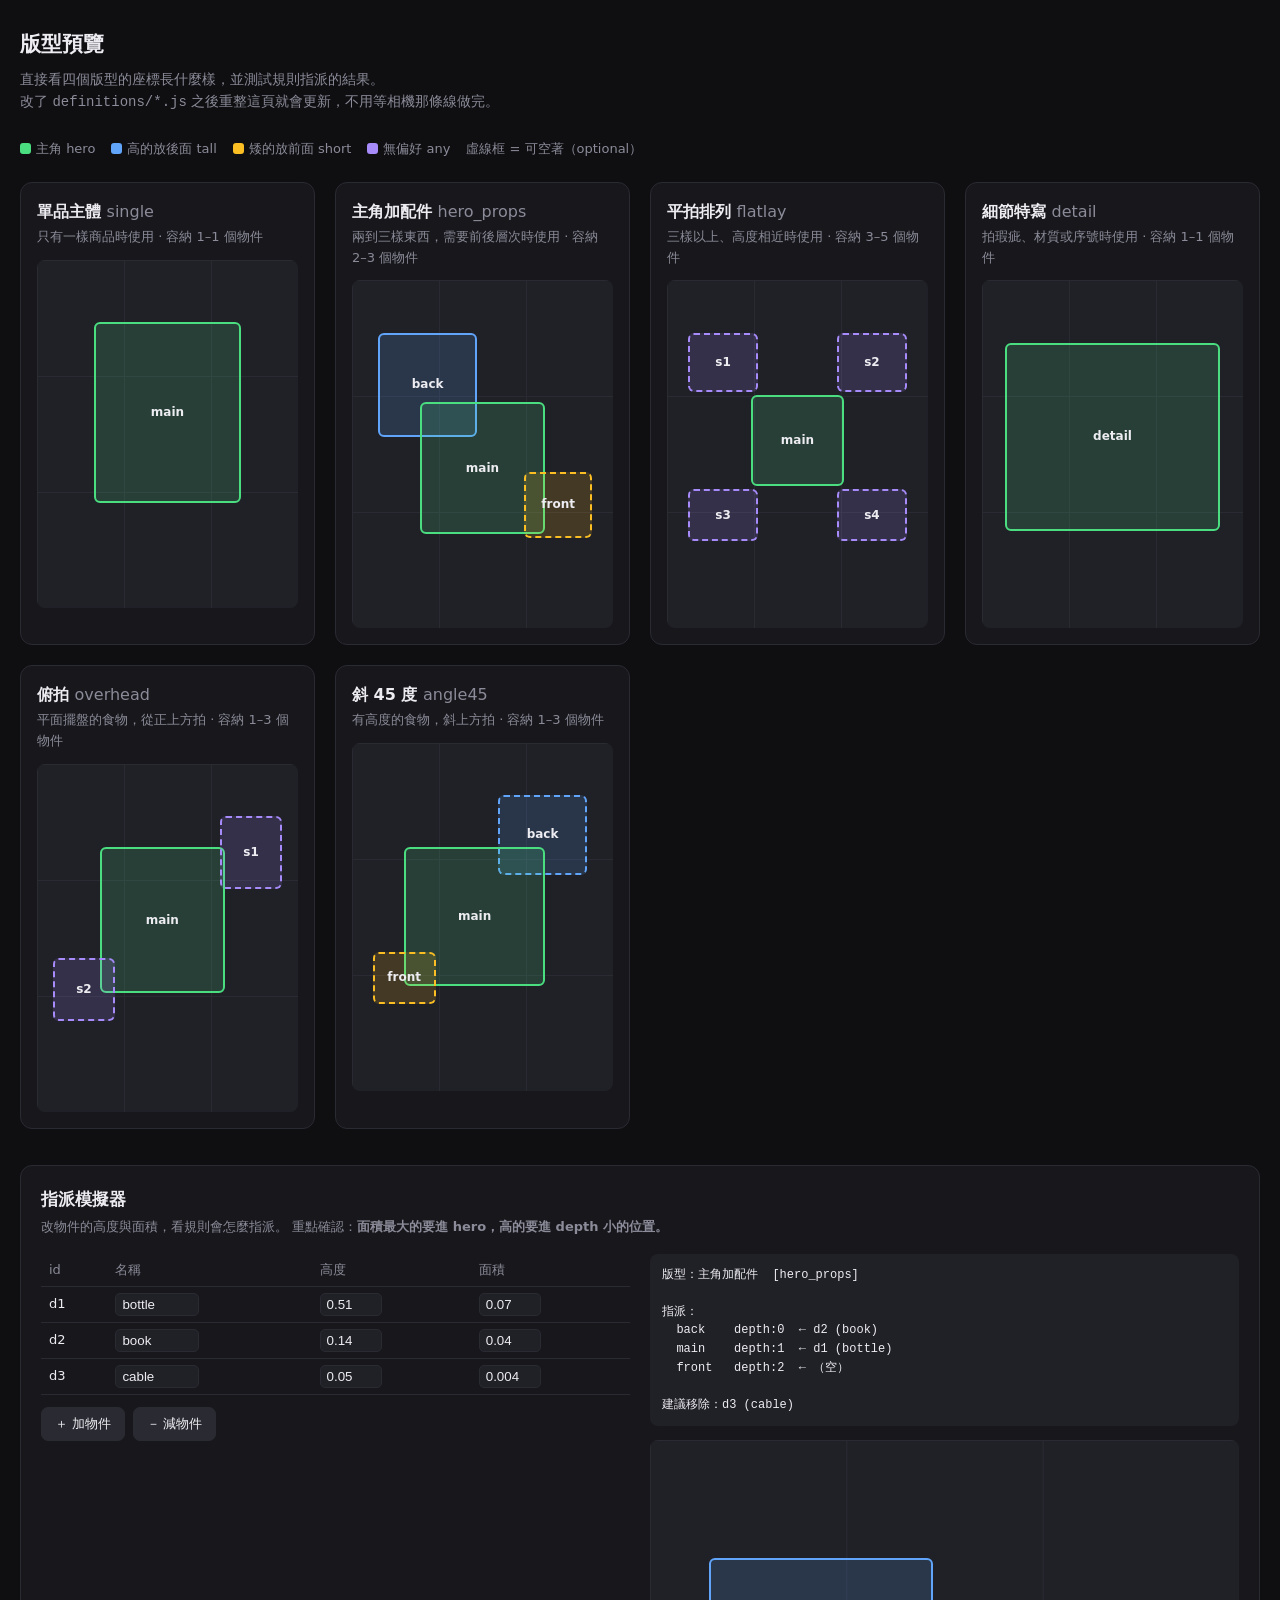
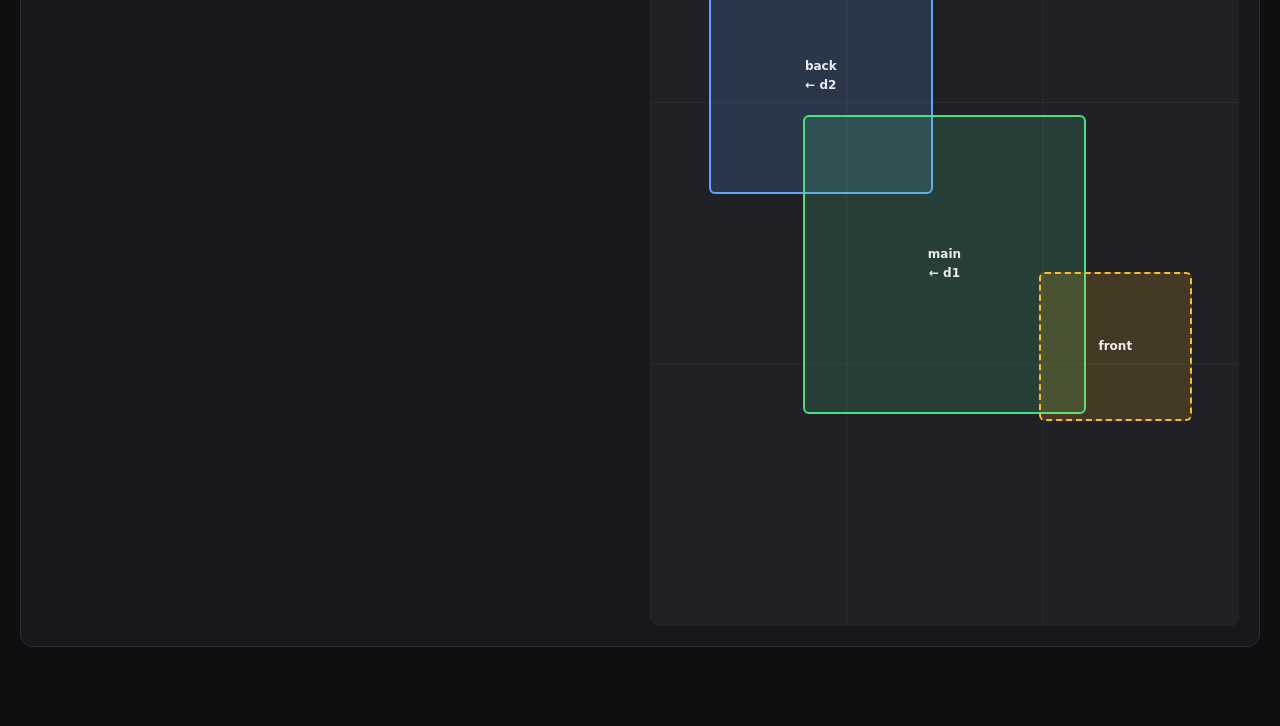
==== web/layouts-preview.html @ 14bb28ea "ver01，基本功能組完成" ====
<!DOCTYPE html>
<html lang="zh-Hant">
<head>
<meta charset="UTF-8">
<meta name="viewport" content="width=device-width, initial-scale=1.0">
<title>SnapFit — 版型預覽</title>
<style>
  :root {
    --bg: #0f0f12;
    --panel: #17171c;
    --line: #2a2a33;
    --text: #ececf1;
    --dim: #8b8b99;
    --hero: #4ade80;
    --tall: #60a5fa;
    --short: #fbbf24;
    --any: #a78bfa;
  }
  * { box-sizing: border-box; margin: 0; padding: 0; }
  body {
    background: var(--bg); color: var(--text);
    font: 15px/1.6 system-ui, -apple-system, "Noto Sans TC", sans-serif;
    padding: 28px 20px 80px;
  }
  h1 { font-size: 21px; margin-bottom: 6px; }
  .sub { color: var(--dim); font-size: 14px; margin-bottom: 26px; }

  .grid {
    display: grid; gap: 20px;
    grid-template-columns: repeat(auto-fill, minmax(280px, 1fr));
    margin-bottom: 36px;
  }
  .card {
    background: var(--panel); border: 1px solid var(--line);
    border-radius: 12px; padding: 16px;
  }
  .card h2 { font-size: 16px; margin-bottom: 2px; }
  .card .hint { color: var(--dim); font-size: 13px; margin-bottom: 12px; }

  .stage {
    position: relative; width: 100%; aspect-ratio: 3/4;
    background: #202027;
    background-image:
      linear-gradient(var(--line) 1px, transparent 1px),
      linear-gradient(90deg, var(--line) 1px, transparent 1px);
    background-size: 33.33% 33.33%;
    border-radius: 8px; overflow: hidden;
  }
  .slot {
    position: absolute; border: 2px solid; border-radius: 6px;
    display: flex; align-items: center; justify-content: center;
    font-size: 12px; text-align: center; padding: 4px;
    background: currentColor;
  }
  .slot span { color: var(--text); font-weight: 600; }
  .slot.hero  { color: color-mix(in srgb, var(--hero) 16%, transparent);
                border-color: var(--hero); }
  .slot.tall_or_large  { color: color-mix(in srgb, var(--tall) 16%, transparent);
                border-color: var(--tall); }
  .slot.short_or_small { color: color-mix(in srgb, var(--short) 16%, transparent);
                border-color: var(--short); }
  .slot.any   { color: color-mix(in srgb, var(--any) 16%, transparent);
                border-color: var(--any); }
  .slot.optional { border-style: dashed; }

  .legend { display: flex; gap: 16px; flex-wrap: wrap;
            font-size: 13px; color: var(--dim); margin-bottom: 22px; }
  .legend i { display: inline-block; width: 11px; height: 11px;
              border-radius: 3px; margin-right: 5px; vertical-align: -1px; }

  .sim { background: var(--panel); border: 1px solid var(--line);
         border-radius: 12px; padding: 20px; }
  .sim h2 { font-size: 17px; margin-bottom: 4px; }
  .sim .hint { color: var(--dim); font-size: 13px; margin-bottom: 16px; }
  .sim-body { display: grid; gap: 20px; grid-template-columns: 1fr 1fr; }
  @media (max-width: 640px) { .sim-body { grid-template-columns: 1fr; } }

  table { width: 100%; border-collapse: collapse; font-size: 13px; }
  th, td { text-align: left; padding: 6px 8px; border-bottom: 1px solid var(--line); }
  th { color: var(--dim); font-weight: 500; }
  input[type=number] { width: 62px; background: #202027; color: var(--text);
    border: 1px solid var(--line); border-radius: 5px; padding: 3px 6px; }
  input[type=text] { width: 84px; background: #202027; color: var(--text);
    border: 1px solid var(--line); border-radius: 5px; padding: 3px 6px; }
  button { background: #2a2a33; color: var(--text); border: 1px solid var(--line);
    border-radius: 7px; padding: 7px 13px; cursor: pointer; font-size: 13px; }
  button:hover { background: #34343f; }
  .row-actions { display: flex; gap: 8px; margin: 12px 0 4px; }
  pre { background: #202027; border-radius: 8px; padding: 12px;
        font-size: 12px; overflow-x: auto; line-height: 1.55; }
  .removed { color: #f87171; }
  .warn { color: var(--short); font-size: 13px; margin-top: 10px; }
</style>
</head>
<body>

<h1>版型預覽</h1>
<p class="sub">
  直接看四個版型的座標長什麼樣，並測試規則指派的結果。<br>
  改了 <code>definitions/*.js</code> 之後重整這頁就會更新，不用等相機那條線做完。
</p>

<div class="legend">
  <span><i style="background:var(--hero)"></i>主角 hero</span>
  <span><i style="background:var(--tall)"></i>高的放後面 tall</span>
  <span><i style="background:var(--short)"></i>矮的放前面 short</span>
  <span><i style="background:var(--any)"></i>無偏好 any</span>
  <span>虛線框 = 可空著（optional）</span>
</div>

<div class="grid" id="grid"></div>

<div class="sim">
  <h2>指派模擬器</h2>
  <p class="hint">
    改物件的高度與面積，看規則會怎麼指派。
    重點確認：<strong>面積最大的要進 hero，高的要進 depth 小的位置。</strong>
  </p>
  <div class="sim-body">
    <div>
      <table>
        <thead><tr><th>id</th><th>名稱</th><th>高度</th><th>面積</th></tr></thead>
        <tbody id="objs"></tbody>
      </table>
      <div class="row-actions">
        <button onclick="addObj()">＋ 加物件</button>
        <button onclick="delObj()">－ 減物件</button>
      </div>
    </div>
    <div>
      <pre id="out">—</pre>
      <div class="stage" id="simStage" style="margin-top:14px"></div>
    </div>
  </div>
</div>

<script type="module">
import { ALL, getLayout } from "./js/layouts/index.js";
import { planByRule } from "./js/layouts/assign.js";
import { validateLayout } from "./js/layouts/schema.js";

// ── 畫版型 ────────────────────────────────────────
function drawSlots(stage, layout, assignMap = null) {
  stage.innerHTML = "";
  // depth 小的先畫，才會被後面的疊在上面
  const ordered = [...layout.slots].sort((a, b) => a.depth - b.depth);
  for (const s of ordered) {
    const [x1, y1, x2, y2] = s.box;
    const el = document.createElement("div");
    el.className = `slot ${s.prefer}` + (s.optional ? " optional" : "");
    el.style.left   = x1 * 100 + "%";
    el.style.top    = y1 * 100 + "%";
    el.style.width  = (x2 - x1) * 100 + "%";
    el.style.height = (y2 - y1) * 100 + "%";
    const who = assignMap ? assignMap[s.id] : null;
    el.innerHTML = `<span>${s.id}${who ? "<br>← " + who : ""}</span>`;
    stage.appendChild(el);
  }
}

const grid = document.getElementById("grid");
for (const layout of ALL) {
  const problems = validateLayout(layout);
  const card = document.createElement("div");
  card.className = "card";
  card.innerHTML = `
    <h2>${layout.name} <span style="color:var(--dim);font-weight:400">
      ${layout.id}</span></h2>
    <p class="hint">${layout.hint} · 容納 ${layout.minObjects}–${layout.maxObjects} 個物件</p>
    <div class="stage"></div>
    ${problems.length ? `<p class="warn">⚠ ${problems.join("<br>⚠ ")}</p>` : ""}
  `;
  grid.appendChild(card);
  drawSlots(card.querySelector(".stage"), layout);
}

// ── 模擬器 ────────────────────────────────────────
let objs = [
  { id: "d1", label: "bottle", h_ratio: 0.51, area: 0.07 },
  { id: "d2", label: "book",   h_ratio: 0.14, area: 0.04 },
  { id: "d3", label: "cable",  h_ratio: 0.05, area: 0.004 },
];

const tbody = document.getElementById("objs");
const out = document.getElementById("out");
const simStage = document.getElementById("simStage");

function render() {
  tbody.innerHTML = "";
  objs.forEach((o, i) => {
    const tr = document.createElement("tr");
    tr.innerHTML = `
      <td>${o.id}</td>
      <td><input type="text" value="${o.label}" data-i="${i}" data-k="label"></td>
      <td><input type="number" step="0.01" min="0" max="1"
                 value="${o.h_ratio}" data-i="${i}" data-k="h_ratio"></td>
      <td><input type="number" step="0.005" min="0" max="1"
                 value="${o.area}" data-i="${i}" data-k="area"></td>`;
    tbody.appendChild(tr);
  });
  tbody.oninput = (e) => {
    const { i, k } = e.target.dataset;
    objs[i][k] = k === "label" ? e.target.value : parseFloat(e.target.value) || 0;
    compute();
  };
  compute();
}

function compute() {
  const dets = objs.map((o) => ({ ...o, box: [0, 0, 0.1, 0.1] }));
  const plan = planByRule(dets, ALL);
  const layout = getLayout(plan.layout);

  const nameOf = (id) => {
    const o = objs.find((x) => x.id === id);
    return o ? `${id} (${o.label})` : id;
  };

  let txt = `版型：${layout.name}  [${plan.layout}]\n\n指派：\n`;
  for (const s of [...layout.slots].sort((a, b) => a.depth - b.depth)) {
    const v = plan.assign[s.id];
    txt += `  ${s.id.padEnd(7)} depth:${s.depth}  ← ${v ? nameOf(v) : "（空）"}\n`;
  }
  txt += `\n建議移除：${plan.remove.length
    ? plan.remove.map(nameOf).join(", ") : "無"}`;

  out.textContent = txt;
  drawSlots(simStage, layout, plan.assign);
}

window.addObj = () => {
  const n = objs.length + 1;
  objs.push({ id: "d" + n, label: "item", h_ratio: 0.2, area: 0.03 });
  render();
};
window.delObj = () => { if (objs.length > 1) { objs.pop(); render(); } };

render();
</script>
</body>
</html>
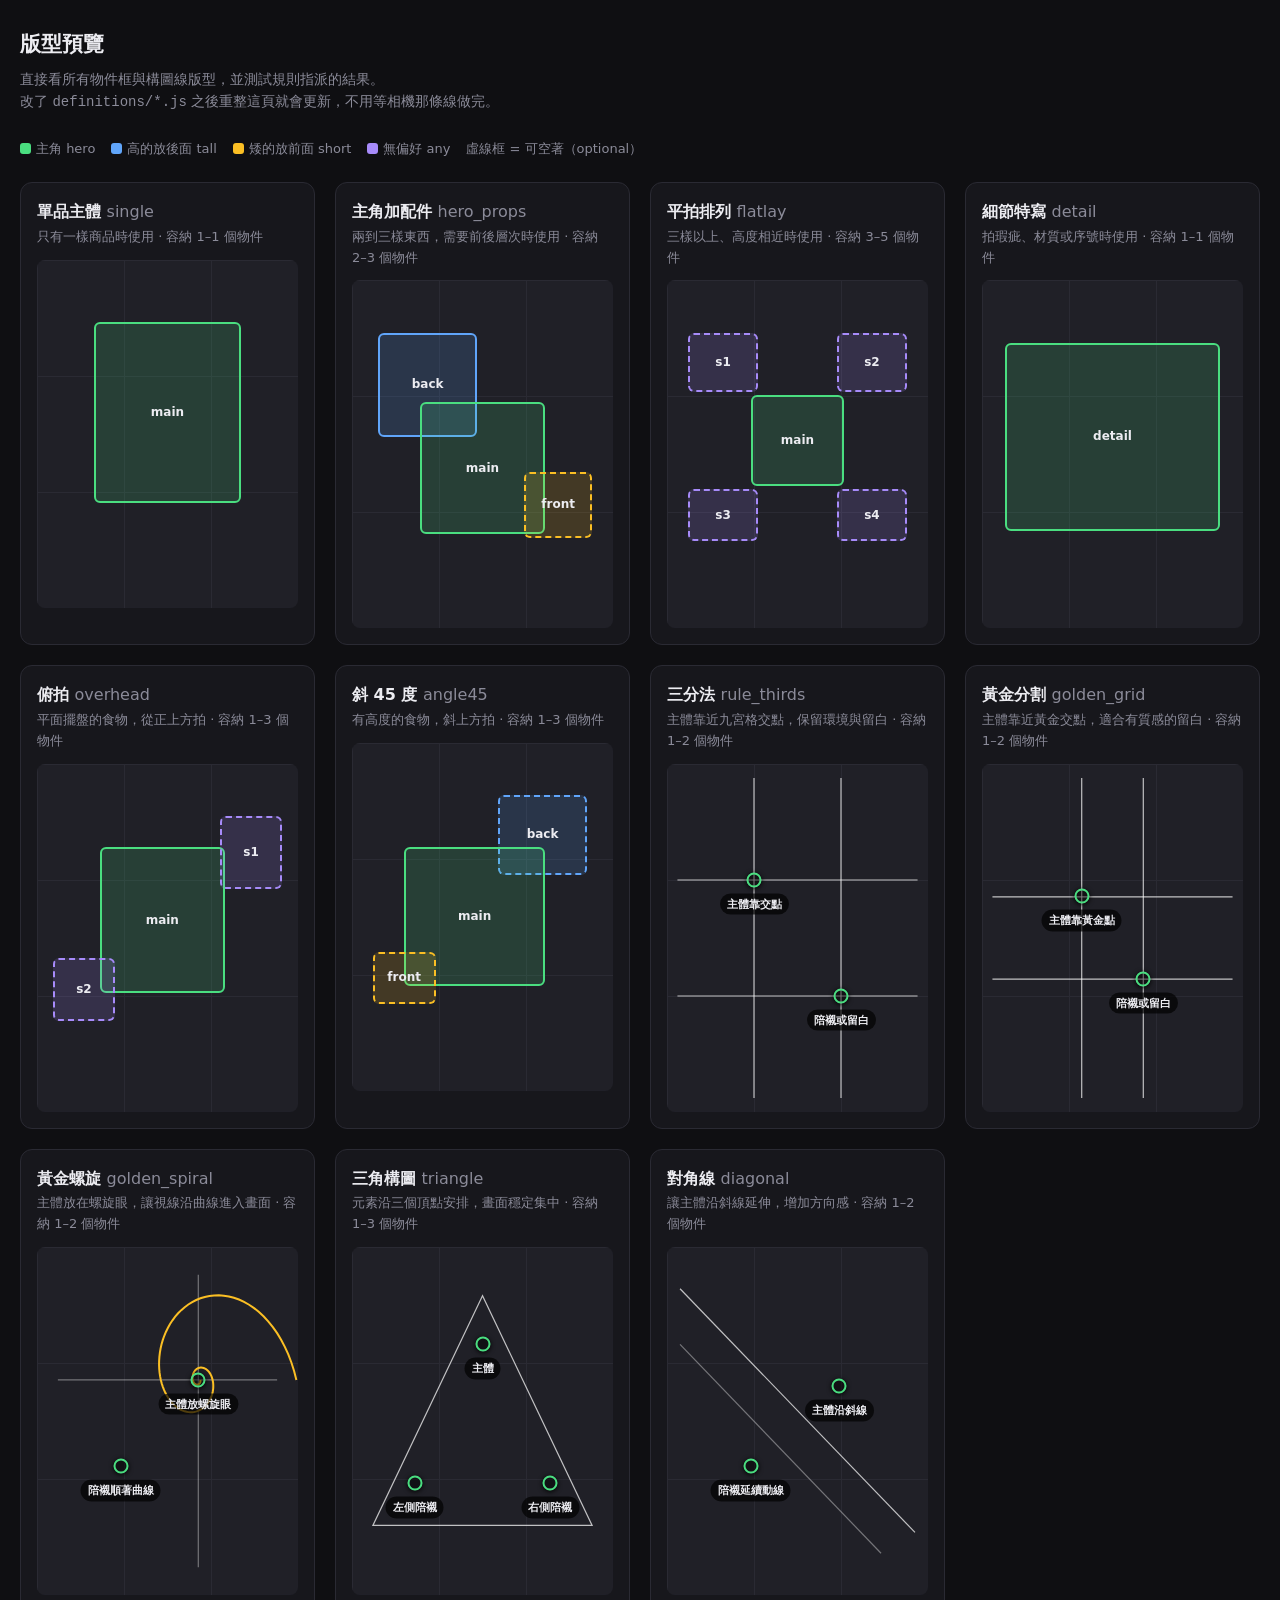
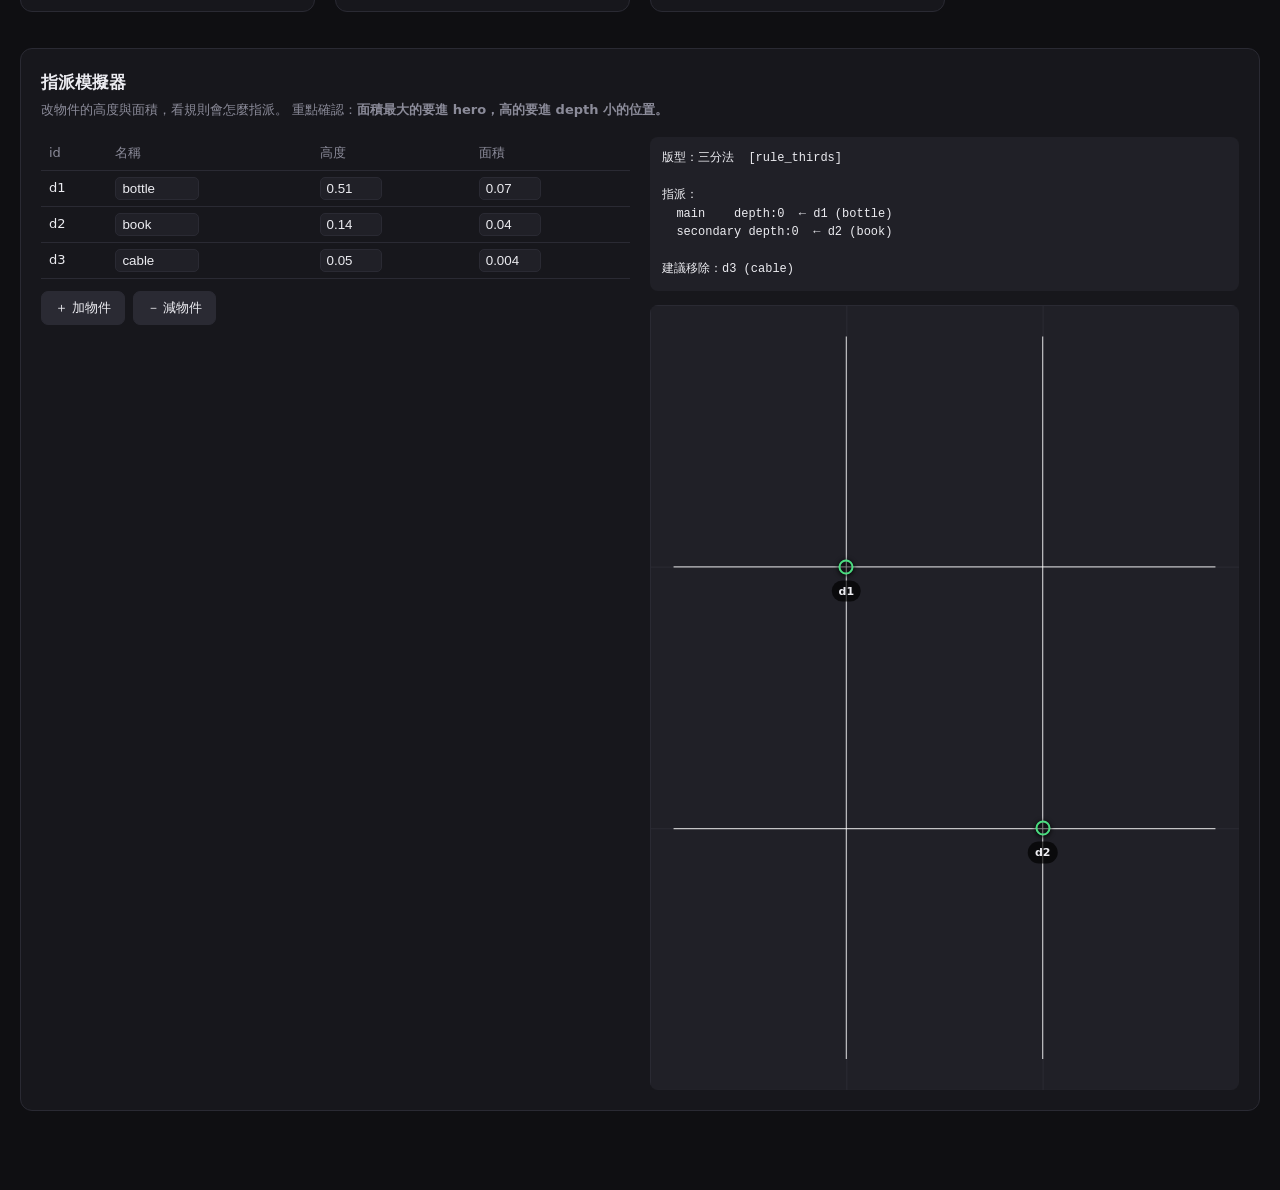
==== commit a62962b8: "ver01-3，添加 線條分割畫面方案" ====
--- a/web/layouts-preview.html
+++ b/web/layouts-preview.html
@@ -62,6 +62,26 @@
   .slot.any   { color: color-mix(in srgb, var(--any) 16%, transparent);
                 border-color: var(--any); }
   .slot.optional { border-style: dashed; }
+
+  .guide-svg { position: absolute; inset: 0; width: 100%; height: 100%; }
+  .guide-svg .line {
+    fill: none; stroke: rgba(255,255,255,.72); stroke-width: 1.2;
+    vector-effect: non-scaling-stroke;
+  }
+  .guide-svg .soft { stroke: rgba(255,255,255,.38); }
+  .guide-svg .gold { stroke: var(--short); stroke-width: 2; }
+  .guide-anchor {
+    position: absolute; width: 15px; height: 15px;
+    transform: translate(-50%, -50%);
+    border: 2px solid var(--hero); border-radius: 50%;
+    background: rgba(0,0,0,.45); box-shadow: 0 1px 5px #000;
+  }
+  .guide-anchor span {
+    position: absolute; left: 50%; top: 19px;
+    transform: translateX(-50%); white-space: nowrap;
+    color: var(--text); font-size: 11px; font-weight: 600;
+    background: rgba(0,0,0,.68); border-radius: 999px; padding: 2px 7px;
+  }
 
   .legend { display: flex; gap: 16px; flex-wrap: wrap;
             font-size: 13px; color: var(--dim); margin-bottom: 22px; }
@@ -96,7 +116,7 @@
 
 <h1>版型預覽</h1>
 <p class="sub">
-  直接看四個版型的座標長什麼樣，並測試規則指派的結果。<br>
+  直接看所有物件框與構圖線版型，並測試規則指派的結果。<br>
   改了 <code>definitions/*.js</code> 之後重整這頁就會更新，不用等相機那條線做完。
 </p>
 
@@ -140,8 +160,73 @@
 import { validateLayout } from "./js/layouts/schema.js";
 
 // ── 畫版型 ────────────────────────────────────────
+const SVG_NS = "http://www.w3.org/2000/svg";
+
+function addPath(svg, d, cls = "line") {
+  const path = document.createElementNS(SVG_NS, "path");
+  path.setAttribute("d", d);
+  path.setAttribute("class", cls);
+  svg.appendChild(path);
+}
+
+function drawComposition(stage, layout) {
+  const type = layout.composition?.type;
+  if (!type) return;
+
+  const svg = document.createElementNS(SVG_NS, "svg");
+  svg.setAttribute("viewBox", "0 0 100 100");
+  svg.setAttribute("preserveAspectRatio", "none");
+  svg.setAttribute("class", "guide-svg");
+
+  if (type === "thirds" || type === "golden_grid") {
+    const cuts = type === "thirds" ? [100 / 3, 200 / 3] : [38.2, 61.8];
+    for (const v of cuts) {
+      addPath(svg, `M ${v} 4 L ${v} 96`);
+      addPath(svg, `M 4 ${v} L 96 ${v}`);
+    }
+  } else if (type === "triangle") {
+    addPath(svg, "M 50 14 L 8 80 L 92 80 Z");
+  } else if (type === "diagonal") {
+    addPath(svg, "M 5 12 L 95 82");
+    addPath(svg, "M 5 28 L 82 88", "line soft");
+  } else if (type === "golden_spiral") {
+    addPath(svg, "M 61.8 8 L 61.8 92", "line soft");
+    addPath(svg, "M 8 38.2 L 92 38.2", "line soft");
+    const phi = (1 + Math.sqrt(5)) / 2;
+    const growth = Math.log(phi) / (Math.PI / 2);
+    const points = [];
+    for (let i = 0; i <= 180; i++) {
+      const angle = Math.PI * 4 * i / 180;
+      const radius = 0.8 * Math.exp(growth * angle);
+      points.push([
+        61.8 + Math.cos(angle) * radius,
+        38.2 + Math.sin(angle) * radius,
+      ]);
+    }
+    addPath(svg, points.map((p, i) =>
+      `${i ? "L" : "M"} ${p[0].toFixed(2)} ${p[1].toFixed(2)}`
+    ).join(" "), "line gold");
+  }
+  stage.appendChild(svg);
+}
+
 function drawSlots(stage, layout, assignMap = null) {
   stage.innerHTML = "";
+  drawComposition(stage, layout);
+
+  if (layout.guideOnly) {
+    for (const s of layout.slots) {
+      const el = document.createElement("div");
+      el.className = "guide-anchor";
+      el.style.left = s.anchor[0] * 100 + "%";
+      el.style.top = s.anchor[1] * 100 + "%";
+      const who = assignMap ? assignMap[s.id] : null;
+      el.innerHTML = `<span>${who || s.label}</span>`;
+      stage.appendChild(el);
+    }
+    return;
+  }
+
   // depth 小的先畫，才會被後面的疊在上面
   const ordered = [...layout.slots].sort((a, b) => a.depth - b.depth);
   for (const s of ordered) {
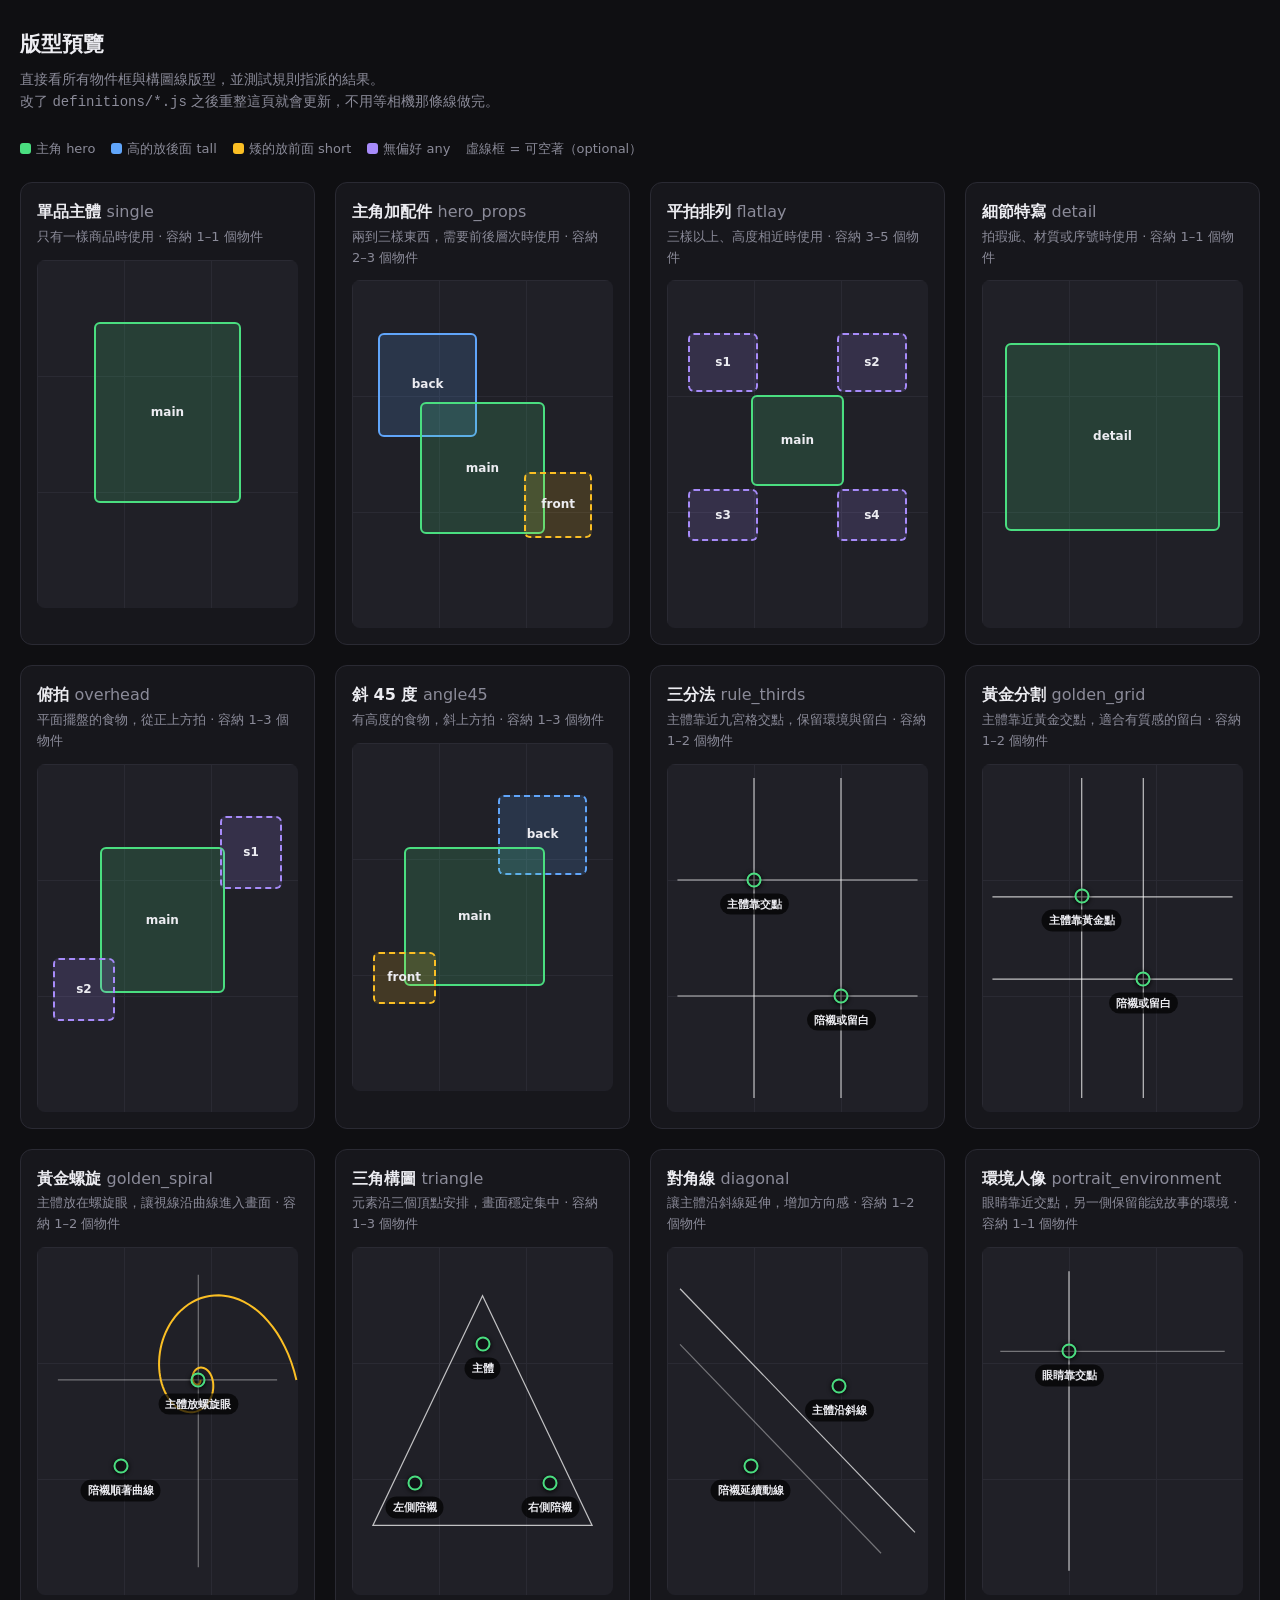
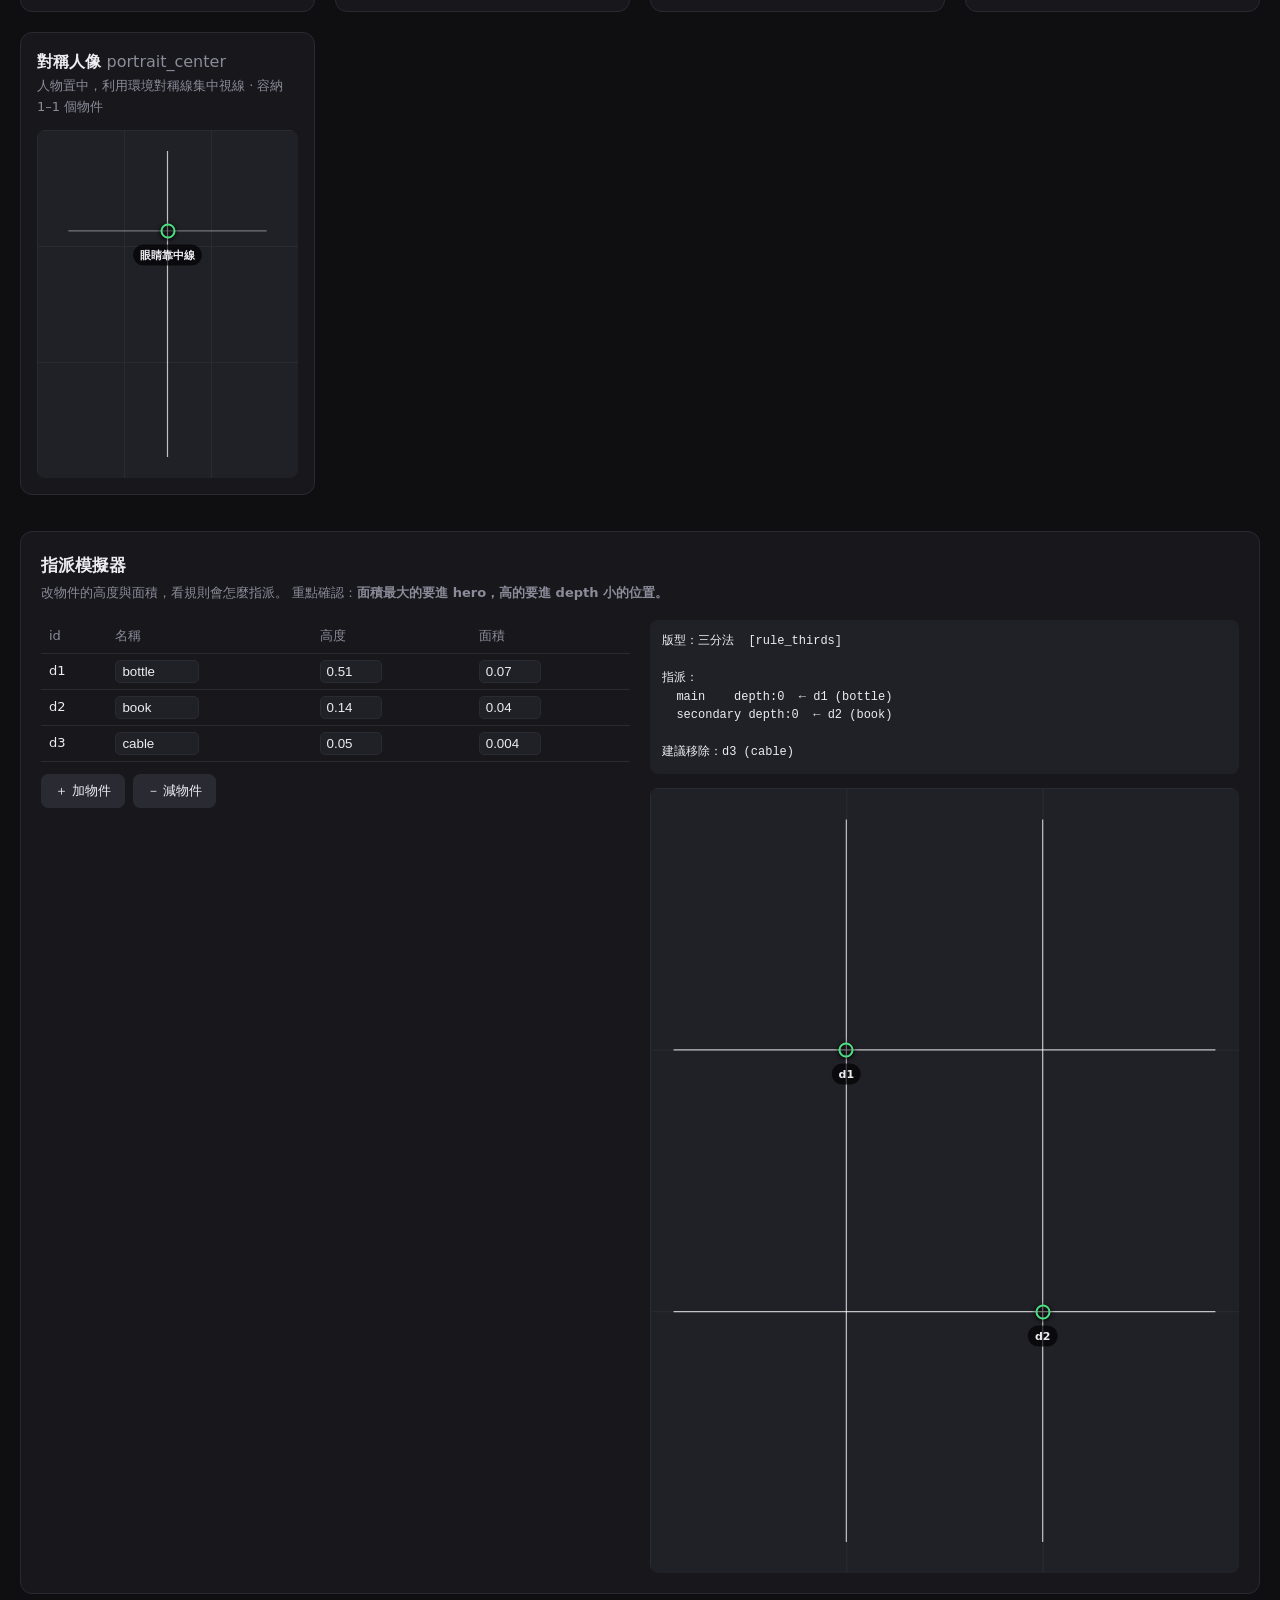
==== commit 0203f0e8: "ver01-3，添加 人物方案" ====
--- a/web/layouts-preview.html
+++ b/web/layouts-preview.html
@@ -206,6 +206,12 @@
     addPath(svg, points.map((p, i) =>
       `${i ? "L" : "M"} ${p[0].toFixed(2)} ${p[1].toFixed(2)}`
     ).join(" "), "line gold");
+  } else if (type === "portrait_environment") {
+    addPath(svg, `M ${100 / 3} 7 L ${100 / 3} 93`);
+    addPath(svg, "M 7 30 L 93 30", "line soft");
+  } else if (type === "portrait_center") {
+    addPath(svg, "M 50 6 L 50 94");
+    addPath(svg, "M 12 29 L 88 29", "line soft");
   }
   stage.appendChild(svg);
 }
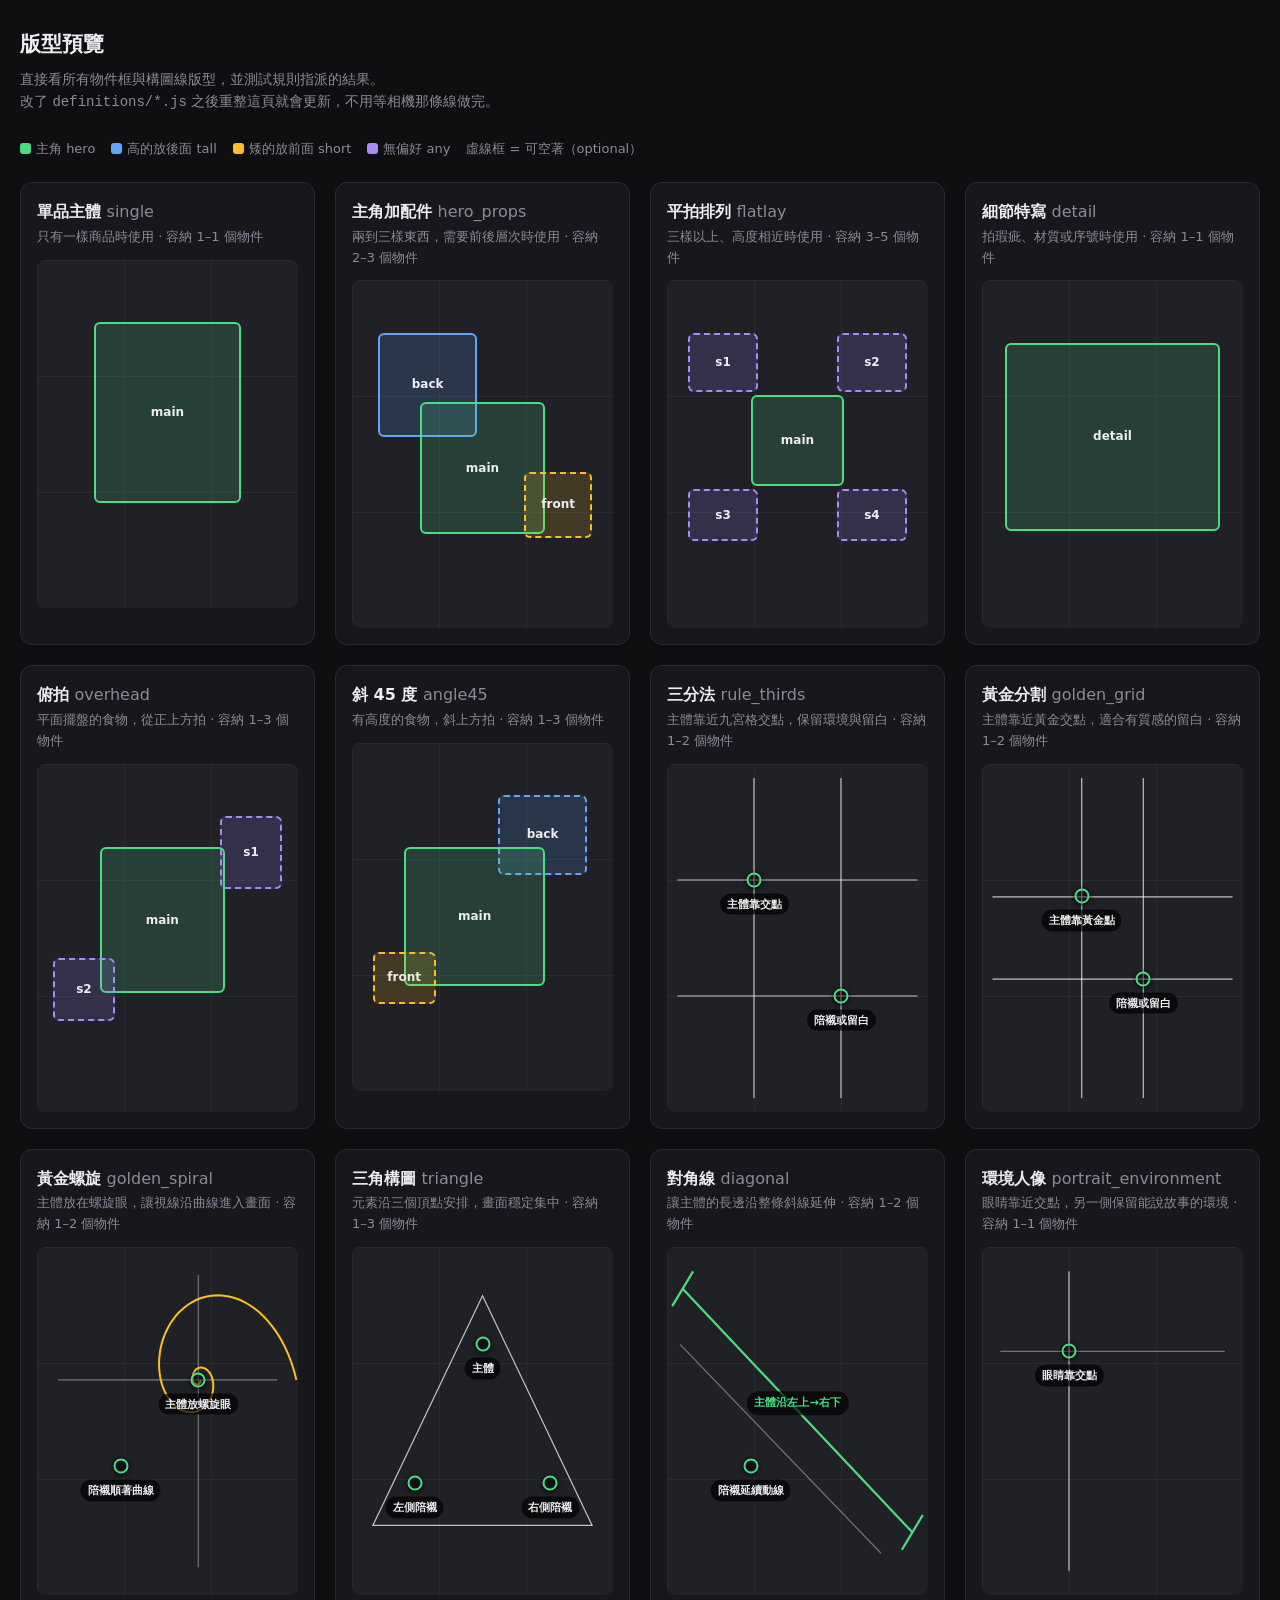
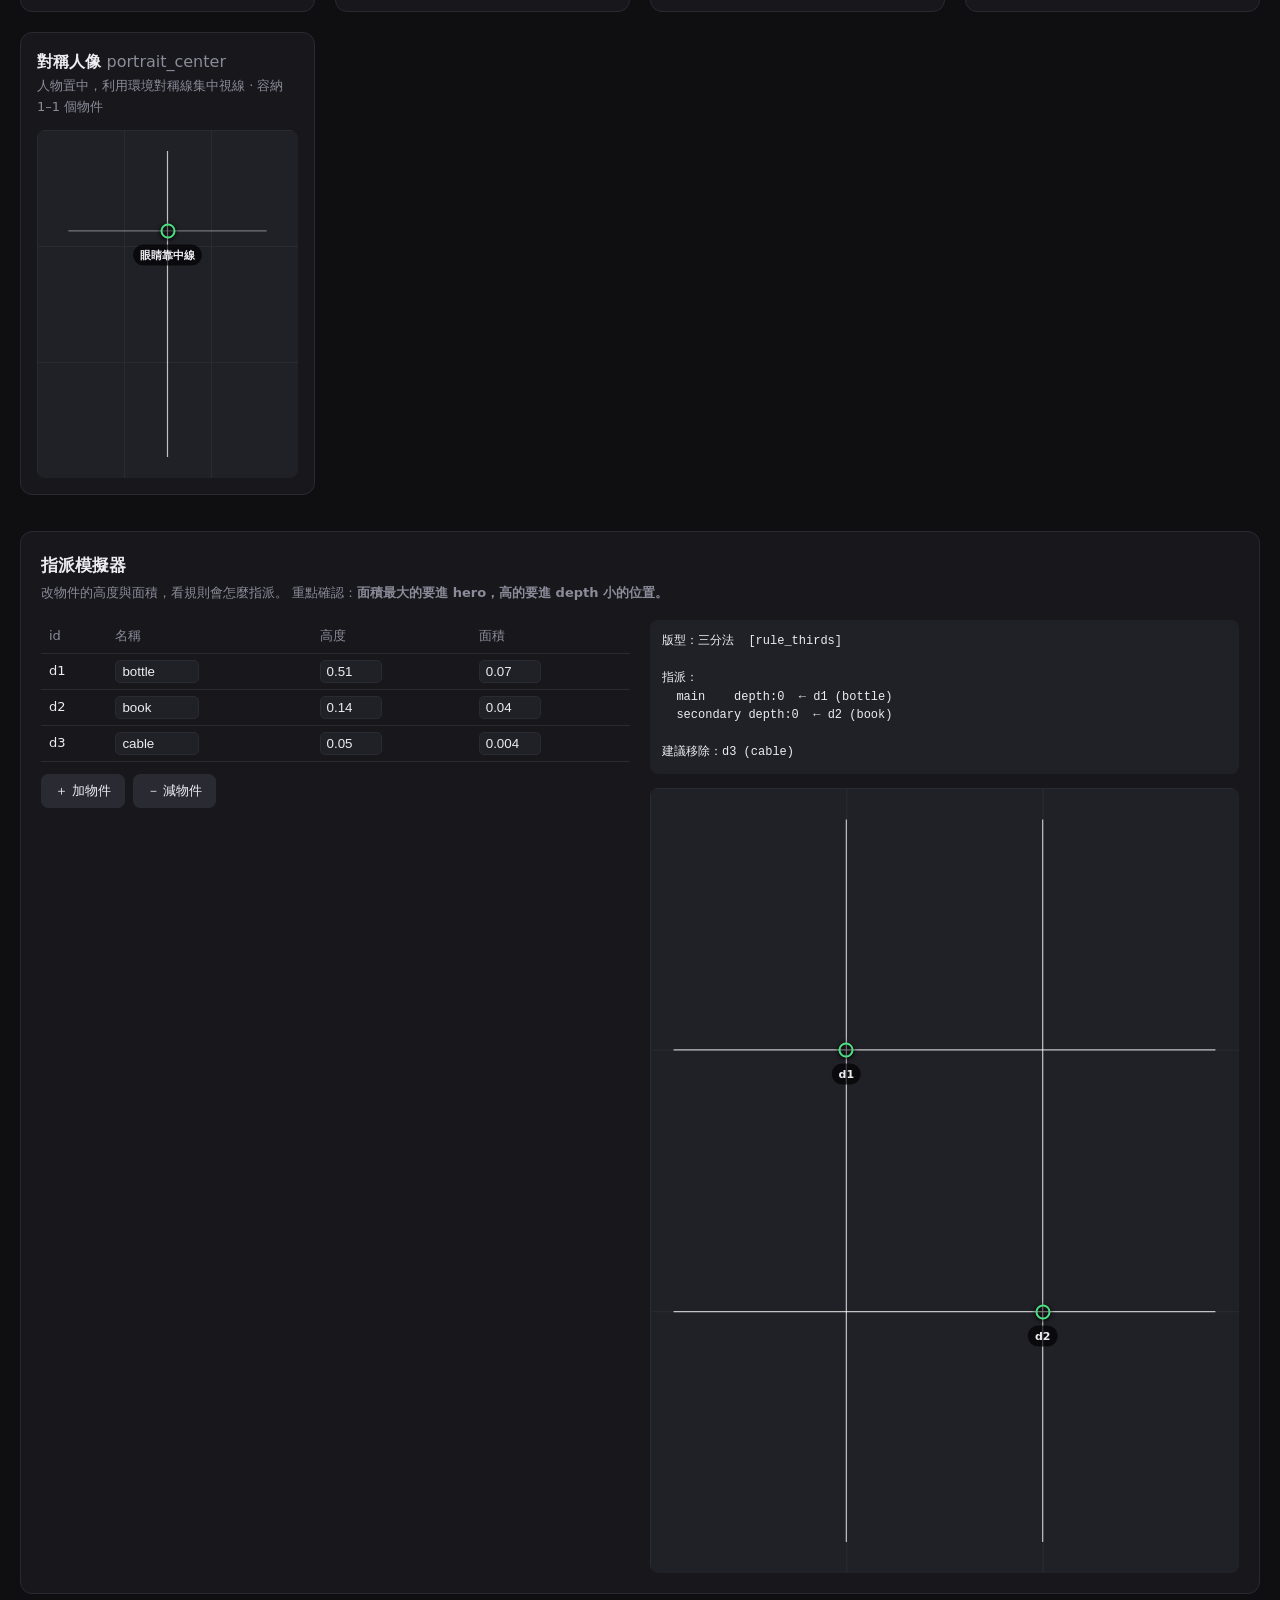
==== commit d5a62507: "ver01-4，修正 鏡頭放大問題、修正 對角線方案無法轉向的問題" ====
--- a/web/layouts-preview.html
+++ b/web/layouts-preview.html
@@ -70,6 +70,7 @@
   }
   .guide-svg .soft { stroke: rgba(255,255,255,.38); }
   .guide-svg .gold { stroke: var(--short); stroke-width: 2; }
+  .guide-svg .axis { stroke: var(--hero); stroke-width: 2.2; }
   .guide-anchor {
     position: absolute; width: 15px; height: 15px;
     transform: translate(-50%, -50%);
@@ -81,6 +82,12 @@
     transform: translateX(-50%); white-space: nowrap;
     color: var(--text); font-size: 11px; font-weight: 600;
     background: rgba(0,0,0,.68); border-radius: 999px; padding: 2px 7px;
+  }
+  .guide-axis-label {
+    position: absolute; transform: translate(-50%, -50%);
+    color: var(--hero); font-size: 11px; font-weight: 600;
+    white-space: nowrap; background: rgba(0,0,0,.68);
+    border-radius: 999px; padding: 3px 8px;
   }
 
   .legend { display: flex; gap: 16px; flex-wrap: wrap;
@@ -187,7 +194,8 @@
   } else if (type === "triangle") {
     addPath(svg, "M 50 14 L 8 80 L 92 80 Z");
   } else if (type === "diagonal") {
-    addPath(svg, "M 5 12 L 95 82");
+    addPath(svg, "M 6 12 L 94 82", "line axis");
+    addPath(svg, "M 2 17 L 10 7 M 90 87 L 98 77", "line axis");
     addPath(svg, "M 5 28 L 82 88", "line soft");
   } else if (type === "golden_spiral") {
     addPath(svg, "M 61.8 8 L 61.8 92", "line soft");
@@ -222,6 +230,18 @@
 
   if (layout.guideOnly) {
     for (const s of layout.slots) {
+      if (s.guide === "axis") {
+        const label = document.createElement("div");
+        label.className = "guide-axis-label";
+        label.style.left = s.anchor[0] * 100 + "%";
+        label.style.top = s.anchor[1] * 100 + "%";
+        const who = assignMap ? assignMap[s.id] : null;
+        label.textContent = who
+          ? `${who}沿左上→右下`
+          : "主體沿左上→右下";
+        stage.appendChild(label);
+        continue;
+      }
       const el = document.createElement("div");
       el.className = "guide-anchor";
       el.style.left = s.anchor[0] * 100 + "%";
